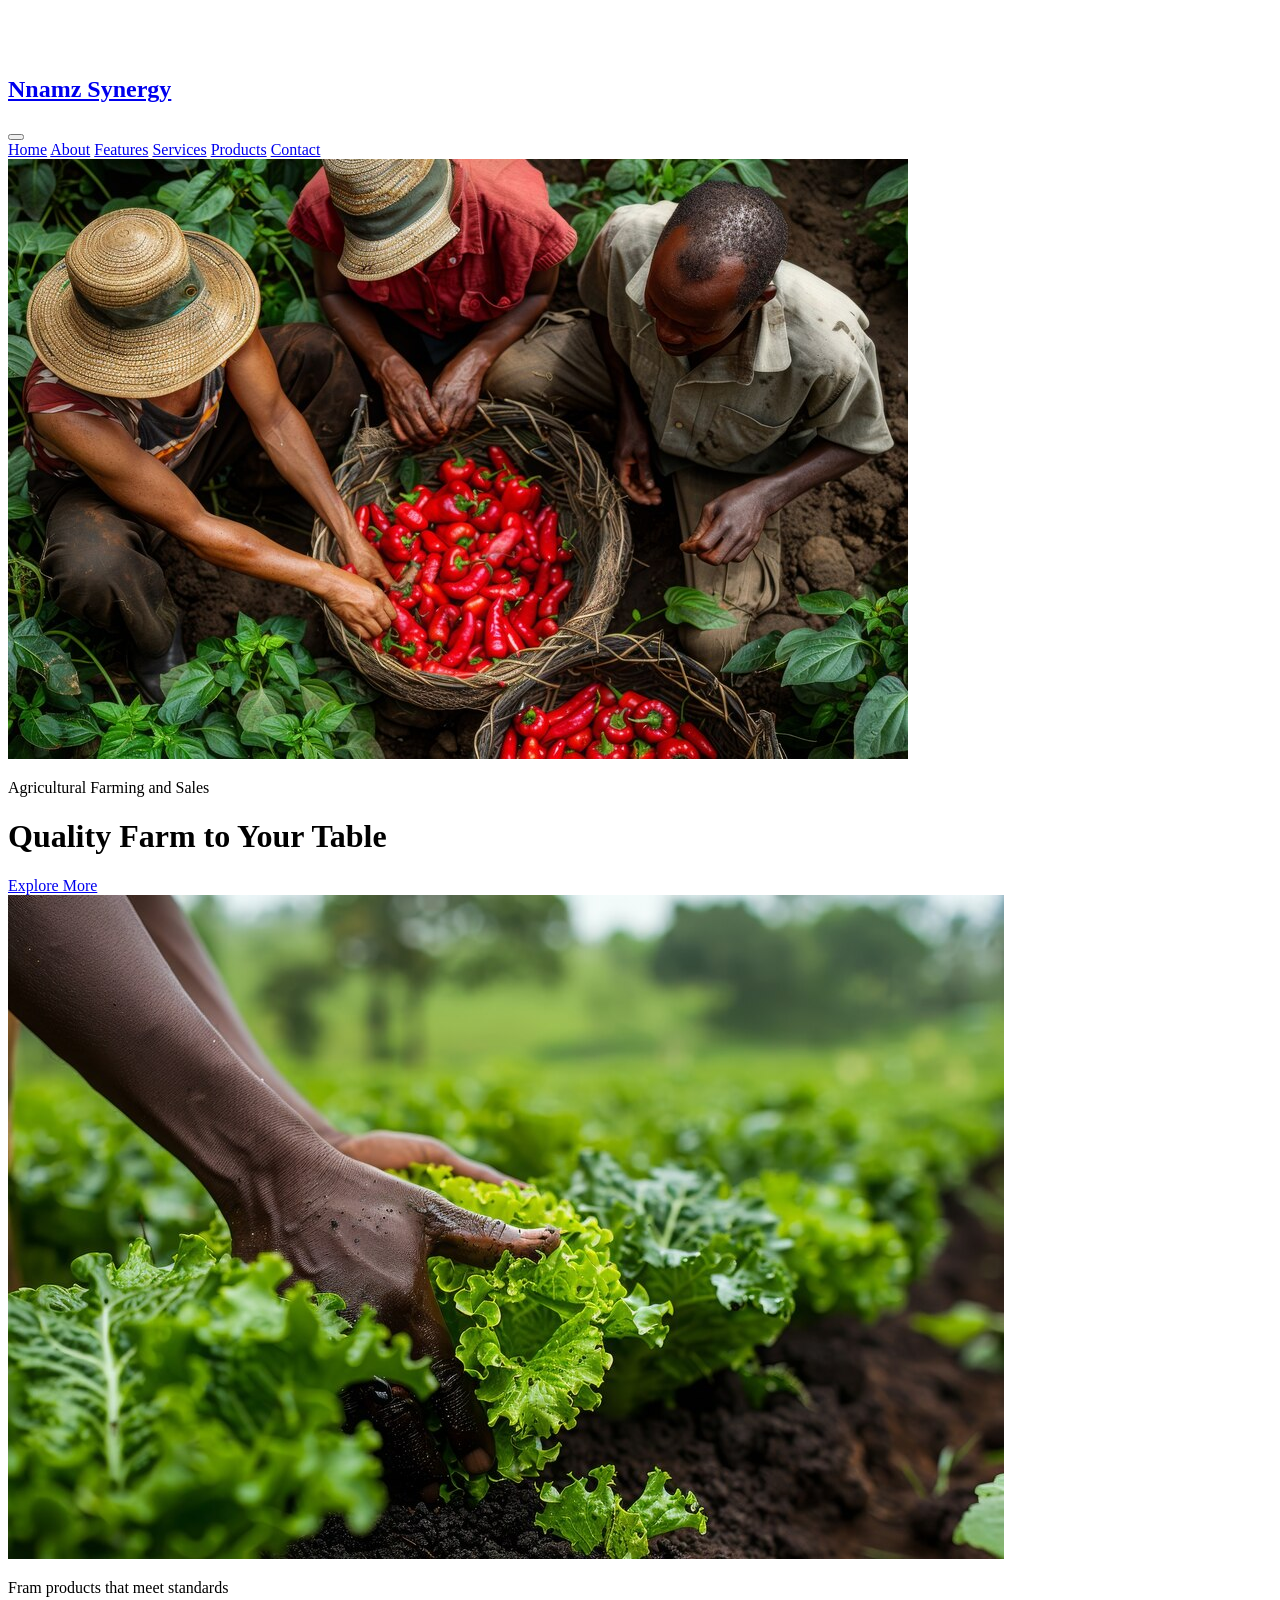
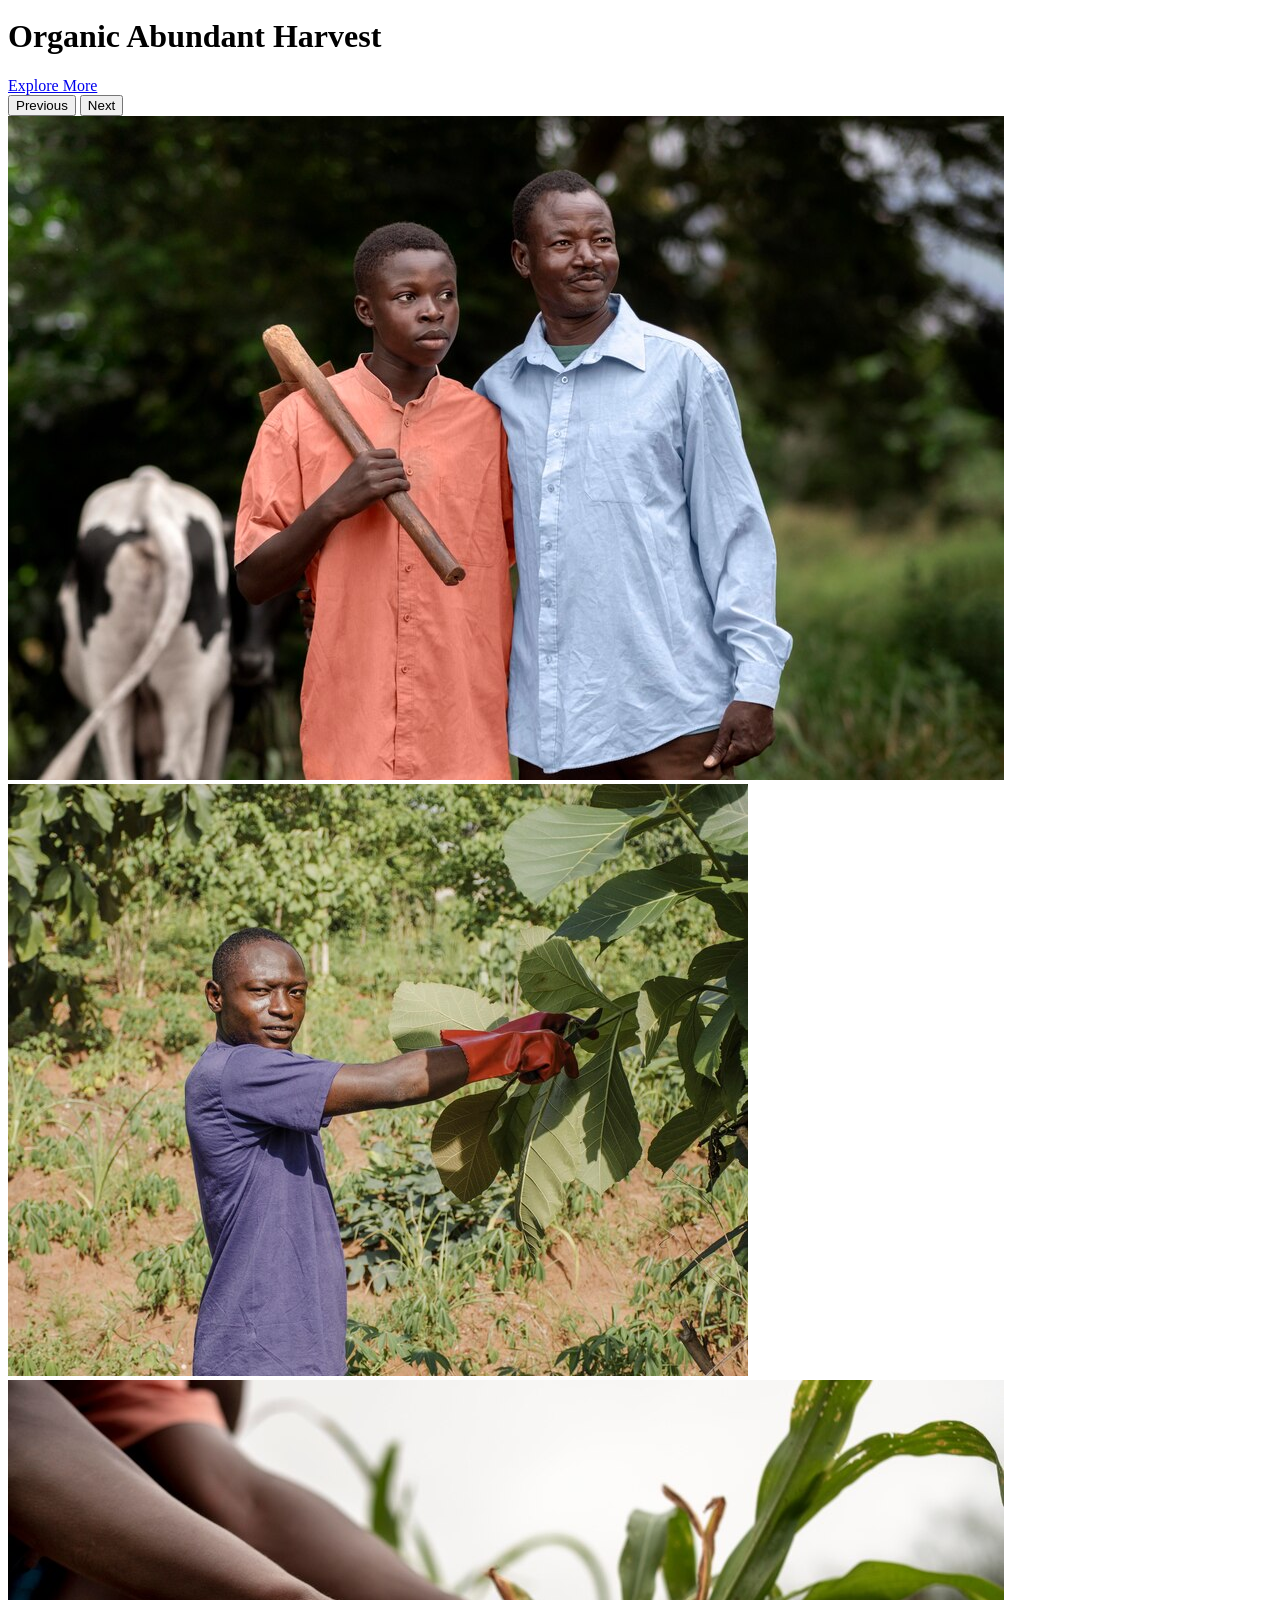
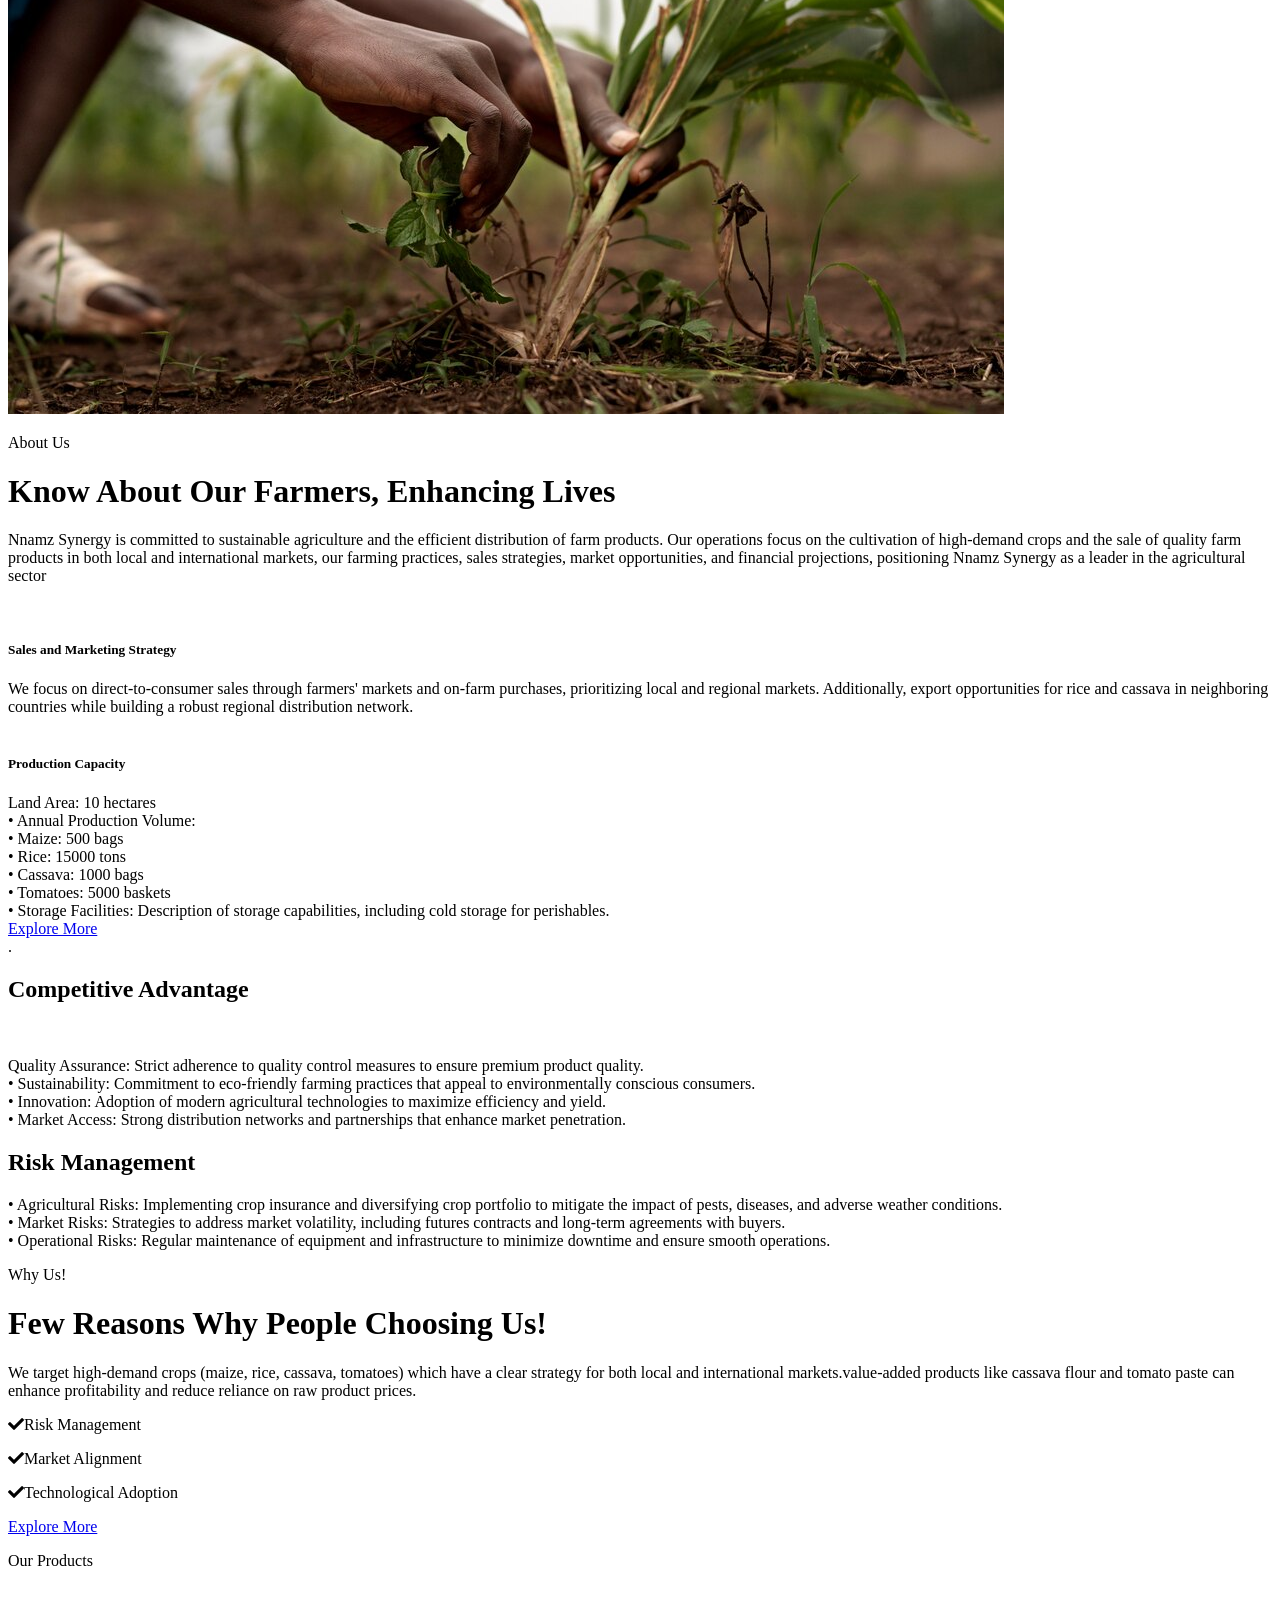
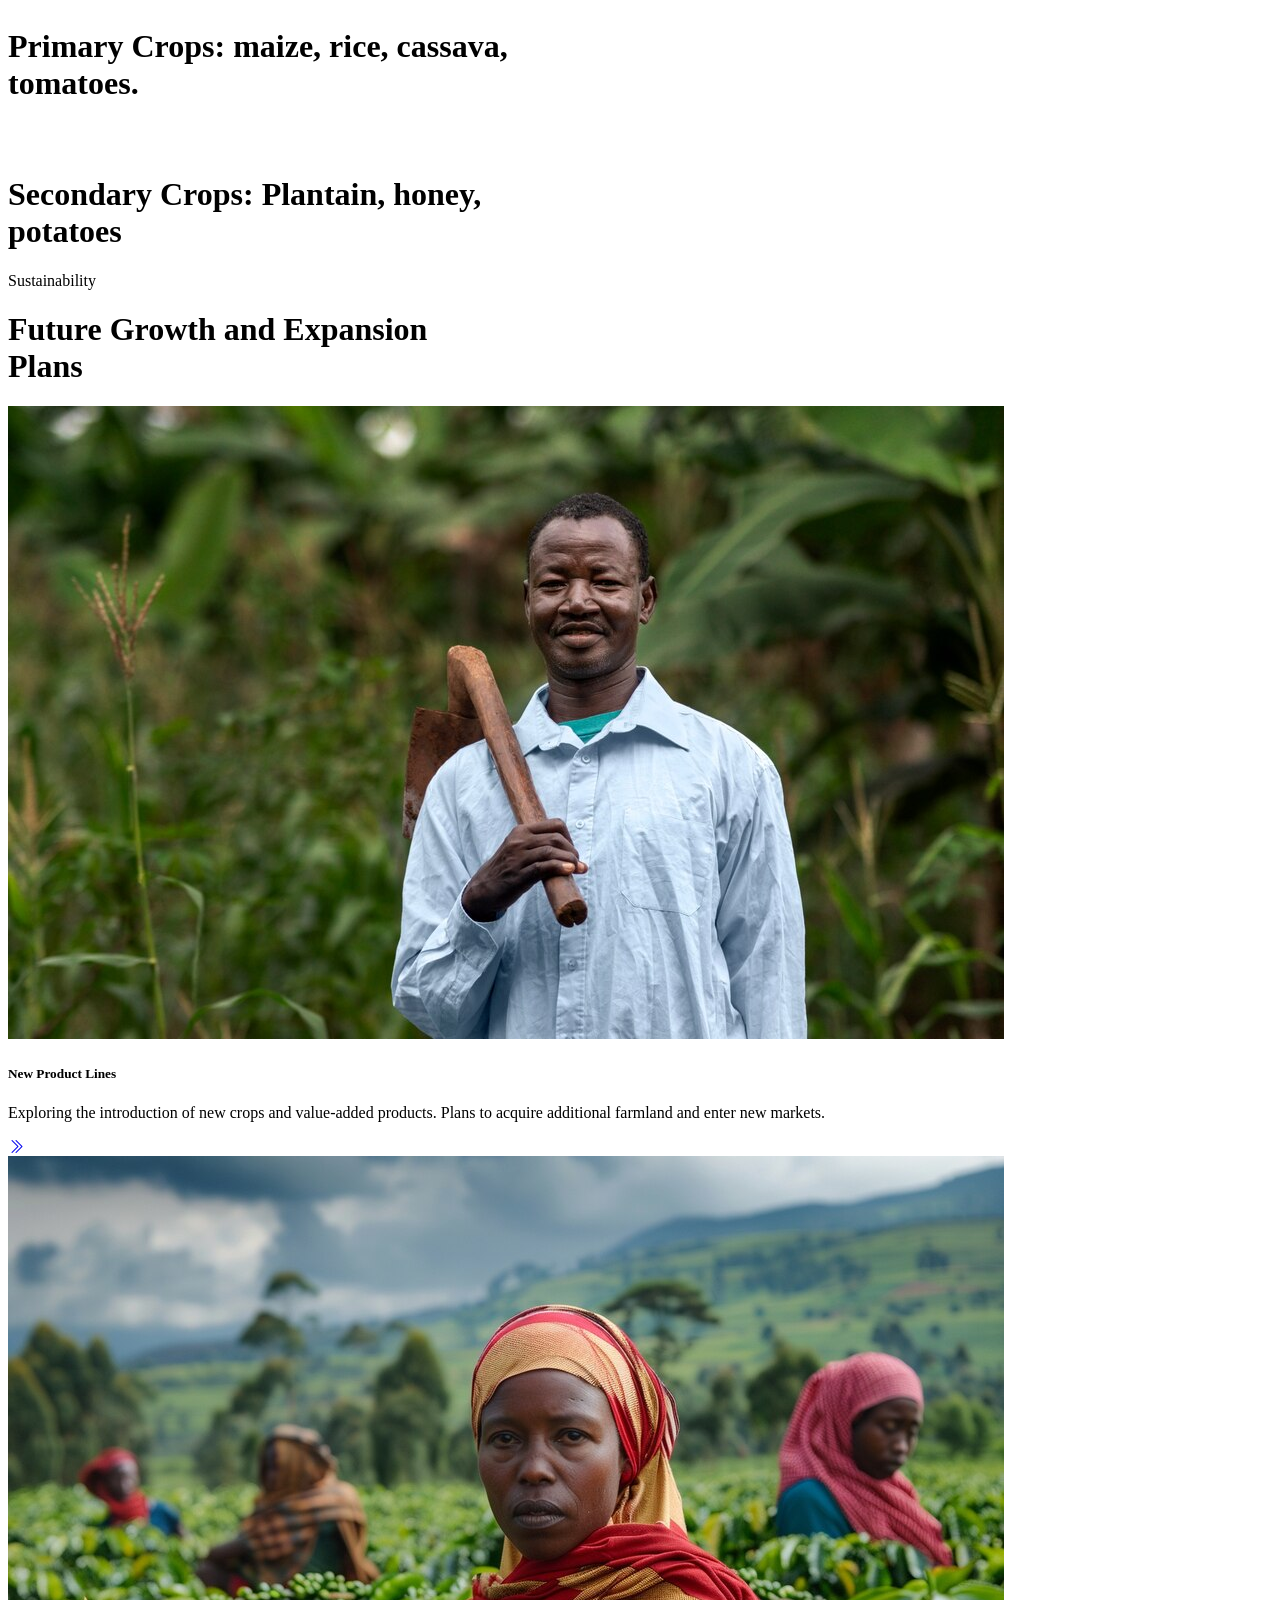
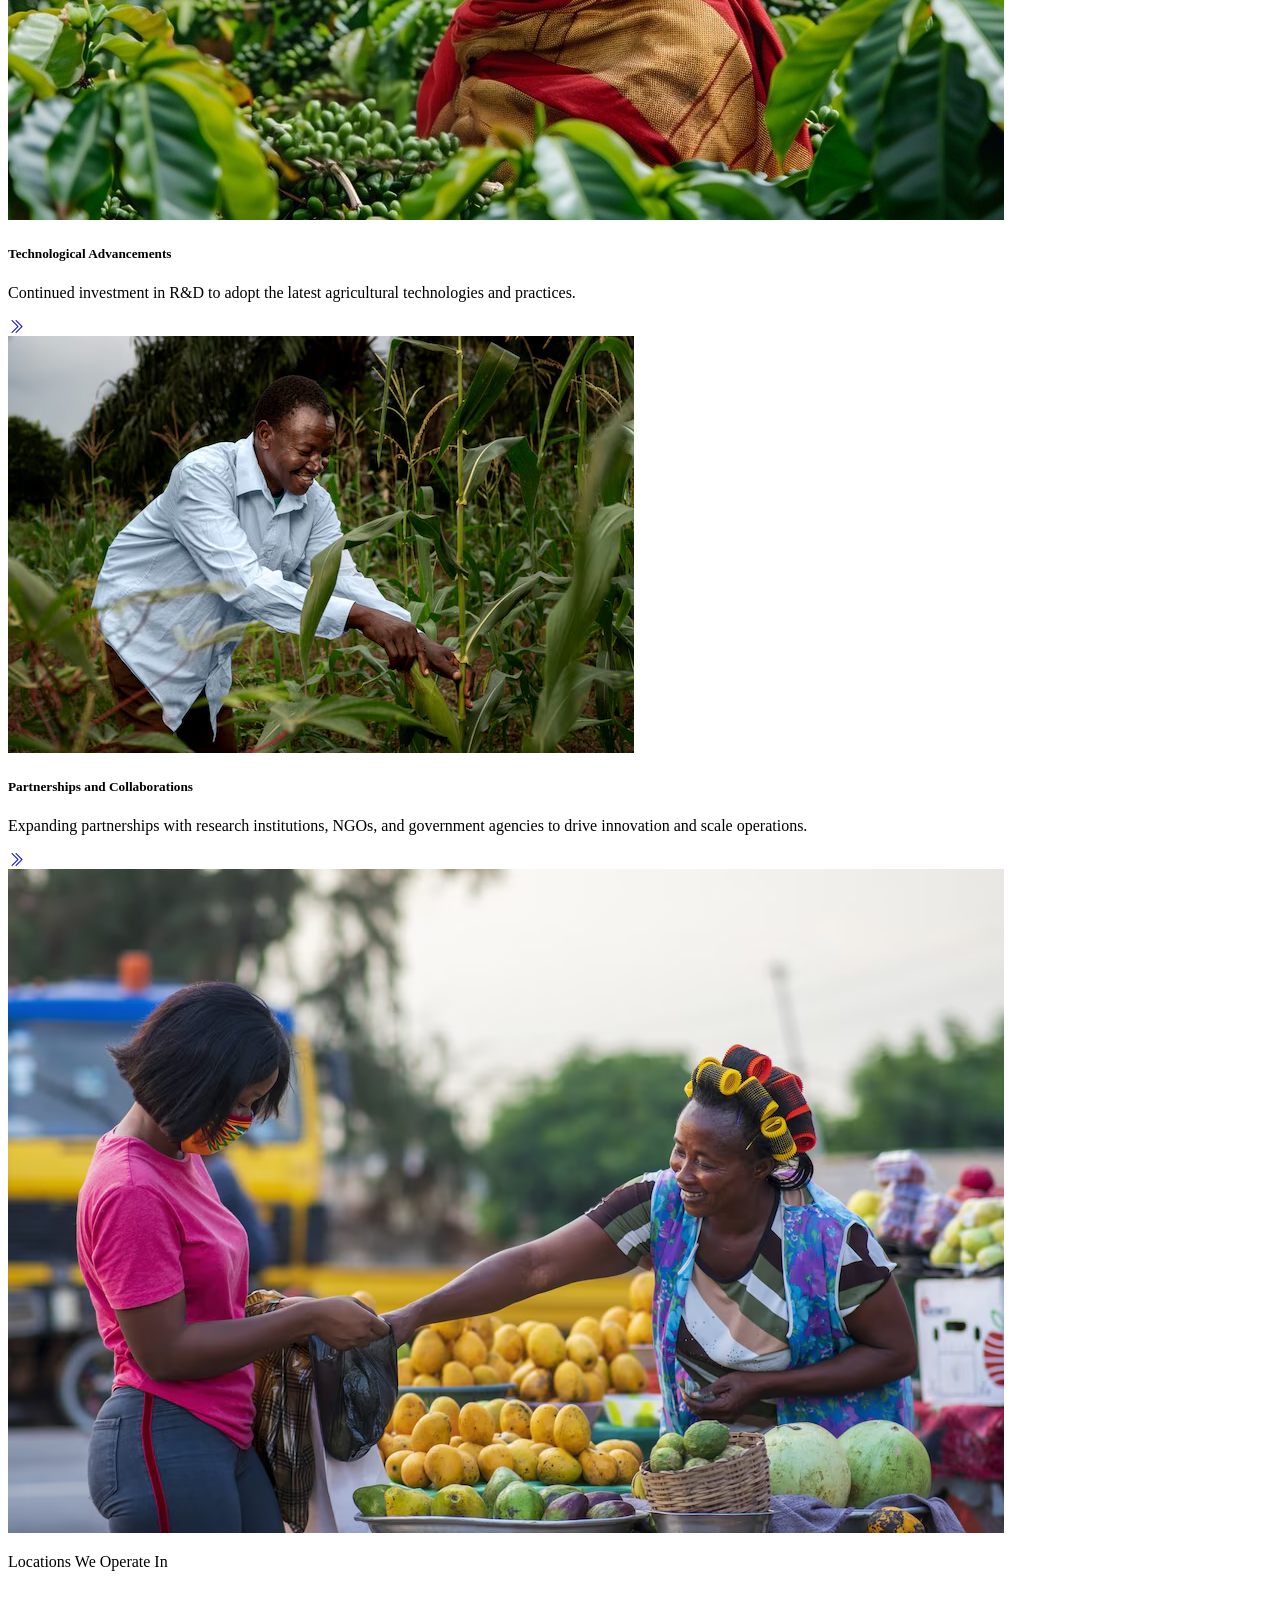
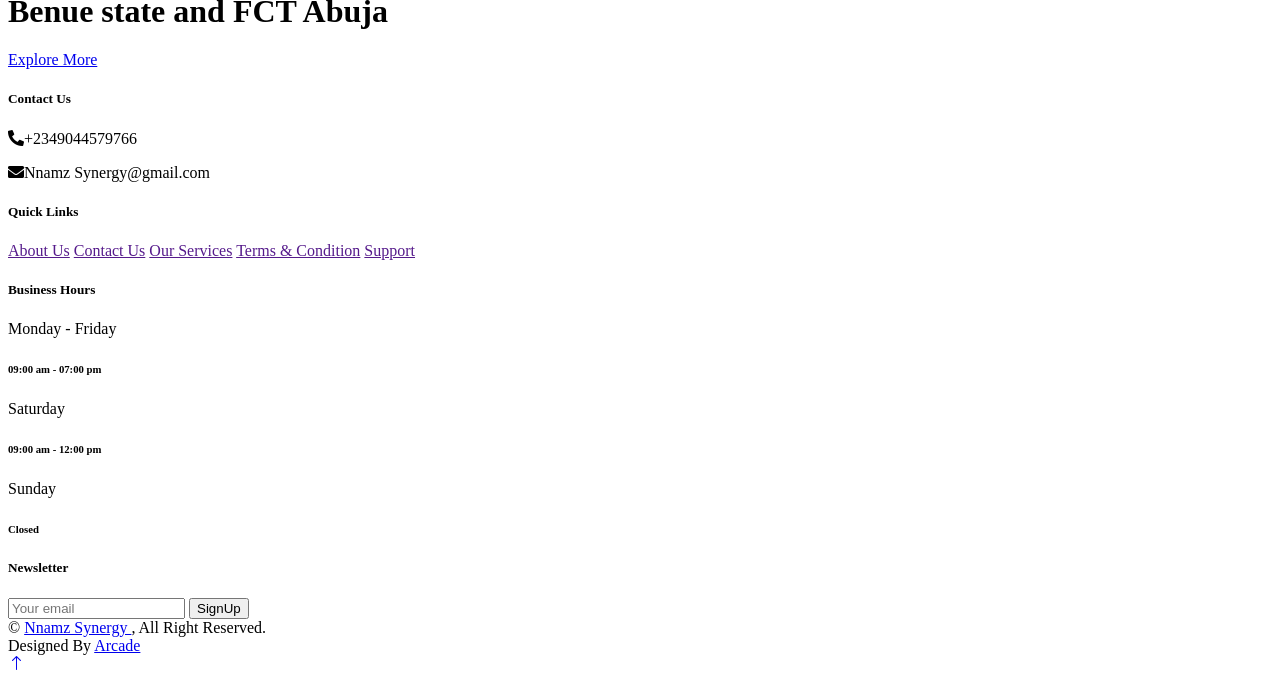
==== index.html @ 46061d3d "Add files via upload" ====
<!DOCTYPE html>
<html lang="en">

<head>
    <meta charset="utf-8">
    <title> Nnamz Synergy </title>
    <meta content="width=device-width, initial-scale=1.0" name="viewport">
    <meta content="sustainable agriculture Benue State
    best place to buy farm products in Benue State
organic maize farmers in Benue State
sustainable rice cultivation Benue State
cassava processing company Benue State
honey production Benue State
potato farming in Abuja
agricultural investment opportunities Benue State
    organic farming Benue State
    high-quality farm products Benue State
    maize, rice, cassava, tomatoes Benue State
    plantain, honey, potatoes Benue State
    farm products distribution Benue State
    agricultural products Abuja
    Nnamz Synergy
    Benue State agriculture
    precision farming Benue State
    drip irrigation Benue State
    crop rotation Benue State
    integrated pest management Benue State
    climate-resilient agriculture Benue State
    farm produce Abuja
    agricultural company Benue State
    sustainable farming Nigeria
    Nnamz Synergy farm products " name="keywords">
    <meta content="Nnamz Synergy is committed to sustainable agriculture and the efficient distribution of farm 
    products. Our operations focus on the cultivation of high-demand crops and the sale of quality farm products
     in both local and international markets, our farming practices, sales strategies, 
     market opportunities, and 
    financial projections, positioning Nnamz Synergy as a leader in the agricultural sector." name="description">

    <!-- Favicon -->
    <link href="f7.jpg" rel="icon">

    <!-- Google Web Fonts -->
    <link rel="preconnect" href="https://fonts.googleapis.com">
    <link rel="preconnect" href="https://fonts.gstatic.com" crossorigin>
    <link href="https://fonts.googleapis.com/css2?family=Libre+Baskerville:wght@700&family=Open+Sans:wght@400;500;600&display=swap" rel="stylesheet">   

    <!-- Icon Font Stylesheet -->
    <link href="https://cdnjs.cloudflare.com/ajax/libs/font-awesome/5.10.0/css/all.min.css" rel="stylesheet">
    <link href="https://cdn.jsdelivr.net/npm/bootstrap-icons@1.4.1/font/bootstrap-icons.css" rel="stylesheet">

    <!-- Libraries Stylesheet -->
    <link href="lib/animate/animate.min.css" rel="stylesheet">
    <link href="lib/owlcarousel/assets/owl.carousel.min.css" rel="stylesheet">
    <link href="lib/lightbox/css/lightbox.min.css" rel="stylesheet">

    <!-- Customized Bootstrap Stylesheet -->
    <link href="css/bootstrap.min.css" rel="stylesheet">

    <!-- Template Stylesheet -->
    <link href="css/style.css" rel="stylesheet">
</head>

<body>
    <!-- Spinner Start -->
    <div id="spinner" class="show bg-white position-fixed translate-middle w-100 vh-100 top-50 start-50 d-flex align-items-center justify-content-center">
        <div class="spinner-border text-primary" role="status" style="width: 3rem; height: 3rem;"></div>
    </div>
    <!-- Spinner End -->




    <!-- Navbar Start -->
    <nav class="navbar navbar-expand-lg bg-white navbar-light sticky-top px-4 px-lg-5">
        <a href="index.html" class="navbar-brand d-flex align-items-center">
            <h1 class="m-0">Nnamz Synergy </h1>
        </a>
        <button type="button" class="navbar-toggler me-0" data-bs-toggle="collapse" data-bs-target="#navbarCollapse">
            <span class="navbar-toggler-icon"></span>
        </button>
        <div class="collapse navbar-collapse" id="navbarCollapse">
            <div class="navbar-nav ms-auto p-4 p-lg-0">
                <a href="index.html" class="nav-item nav-link active">Home</a>
                <a href="about.html" class="nav-item nav-link">About</a>
                <a href="feature.html" class="nav-item nav-link">Features</a>
                <a href="service.html" class="nav-item nav-link">Services</a>
                <a href="product.html" class="nav-item nav-link">Products</a>
               
                <a href="contact.html" class="nav-item nav-link">Contact</a>
            </div>
            <div class="border-start ps-4 d-none d-lg-block">
  
            </div>
        </div>
    </nav>
    <!-- Navbar End -->


    <!-- Carousel Start -->
    <div class="container-fluid px-0 mb-5">
        <div id="header-carousel" class="carousel slide" data-bs-ride="carousel">
            <div class="carousel-inner">
                <div class="carousel-item active">
                    <img class="w-100" src="a6.jpg" alt="Image">
                    <div class="carousel-caption">
                        <div class="container">
                            <div class="row justify-content-start">
                                <div class="col-lg-8 text-start">
                                    <p class="fs-4 text-white"  class="animate__animated animate__backInLeft"   >  Agricultural Farming and Sales</p>
                                    <h1 class="display-1 text-white mb-5 animated slideInRight">Quality  Farm to Your Table </h1>
                                    <a href="about.html" class="btn btn-secondary rounded-pill py-3 px-5 animated slideInRight">Explore More</a>
                                </div>
                            </div>
                        </div>
                    </div>
                </div>
                <div class="carousel-item">
                    <img class="w-100" src="s2.jpg" alt="Image">
                    <div class="carousel-caption">
                        <div class="container">
                            <div class="row justify-content-end">
                                <div class="col-lg-8 text-end">
                                    <p class="fs-4 text-white">Fram products that meet standards  </p>
                                    <h1 class="display-1 text-white mb-5 animated slideInRight"> Organic Abundant Harvest </h1>
                                    <a href="about.html" class="btn btn-secondary rounded-pill py-3 px-5 animated slideInLeft">Explore More</a>
                                </div>
                            </div>
                        </div>
                    </div>
                </div>
            </div>
            <button class="carousel-control-prev" type="button" data-bs-target="#header-carousel"
                data-bs-slide="prev">
                <span class="carousel-control-prev-icon" aria-hidden="true"></span>
                <span class="visually-hidden">Previous</span>
            </button>
            <button class="carousel-control-next" type="button" data-bs-target="#header-carousel"
                data-bs-slide="next">
                <span class="carousel-control-next-icon" aria-hidden="true"></span>
                <span class="visually-hidden">Next</span>
            </button>
        </div>
    </div>
    <!-- Carousel End -->


    <!-- About Start -->
    <div class="container-xxl py-5">
        <div class="container">
            <div class="row g-5 align-items-end">
                <div class="col-lg-6">
                    <div class="row g-2">
                        <div class="col-6 position-relative wow fadeIn" data-wow-delay="0.7s">
                            
                        </div>
                        <div class="col-6 wow fadeIn" data-wow-delay="0.1s">
                            <img class="img-fluid rounded" src="f5.jpg">
                        </div>
                        <div class="col-6 wow fadeIn" data-wow-delay="0.3s">
                            <img class="img-fluid rounded" src="a8.jpg">
                        </div>
                        <div class="col-6 wow fadeIn" data-wow-delay="0.5s">
                            <img class="img-fluid rounded" src="f3.jpg">
                        </div>
                    </div>
                </div>
                <div class="col-lg-6 wow fadeIn" data-wow-delay="0.5s">
                    <p class="section-title bg-white text-start text-primary pe-3">About Us</p>
                    <h1 class="mb-4">Know About Our Farmers, Enhancing Lives</h1>
                    <p class="mb-4">Nnamz Synergy is committed to sustainable agriculture and the efficient distribution of farm 
                        products. Our operations focus on the cultivation of high-demand crops and the sale of quality farm products
                         in both local and international markets, our farming practices, sales strategies, 
                         market opportunities, and 
                        financial projections, positioning Nnamz Synergy as a leader in the agricultural sector </p>
                    <div class="row g-5 pt-2 mb-5">
                        <div class="col-sm-6">
                            <img class="img-fluid mb-4" src="img/service.png" alt="">
                            <h5 class="mb-3"> Sales and Marketing Strategy</h5>
                            <span>We focus on direct-to-consumer sales through farmers' markets and on-farm purchases, prioritizing local and regional markets. Additionally, export opportunities for rice and cassava in
                                 neighboring countries while building a robust regional distribution network. </span>
                        </div>
                        <div class="col-sm-6">
                            <img class="img-fluid mb-4" src="img/product.png" alt="">
                            <h5 class="mb-3"> Production Capacity </h5>
                            <span>Land Area: 10 hectares <br> 
                                •	Annual Production Volume: <br> 
                                •	Maize: 500 bags<br> 
                                •	Rice: 15000 tons<br> 
                                •	Cassava: 1000 bags<br> 
                                •	Tomatoes: 5000 baskets<br> 
                                •	Storage Facilities: Description of storage capabilities, including cold storage for perishables.
                             </span>
                        </div>
                    </div>
                    <a class="btn btn-secondary rounded-pill py-3 px-5" href="about.html">Explore More</a>
                </div>
            </div>
        </div>
    </div>
    <!-- About End -->
 <!-- Banner Start -->
 <div class="container-fluid banner my-5 py-5" data-parallax="scroll" data-image-src="f4.jpg  ">
    <div class="container py-5">
        <div class="row g-5">
            <div class="col-lg-6 wow fadeIn" data-wow-delay="0.3s">
                <div class="row g-4 align-items-center">
                    <div class="col-sm-4">
                       
                    </div>.
                    <div class="col-sm-8">
                        <h2 class="text-white mb-3">Competitive Advantage </h2>
                           <br>
                           <p class="text-white mb-4"> Quality Assurance: Strict adherence to quality control measures to ensure premium product quality.
                           <br> •	Sustainability: Commitment to eco-friendly farming practices that appeal to environmentally conscious consumers.
                           <br> •	Innovation: Adoption of modern agricultural technologies to maximize efficiency and yield.
                           <br>  •	Market Access: Strong distribution networks and partnerships that enhance market penetration.  </p>
                      
                    </div>
                </div>
            </div>
            <div class="col-lg-6 wow fadeIn" data-wow-delay="0.5s">
                <div class="row g-4 align-items-center">
                    <div class="col-sm-4">
            
                    </div>
                    <div class="col-sm-8">
                        <h2 class="text-white mb-3">Risk Management
                        </h2>
                        <p class="text-white mb-4">
                            •	Agricultural Risks: Implementing crop insurance and diversifying crop portfolio to mitigate the impact of pests, diseases, and adverse weather conditions.
<br>•	Market Risks: Strategies to address market volatility, including futures contracts and long-term agreements with buyers.
<br> •	Operational Risks: Regular maintenance of equipment and infrastructure to minimize downtime and ensure smooth operations.
                        </p>
                      
                    </div>
                </div>
            </div>
        </div>
    </div>
</div>
<!-- Banner End -->


    <!-- Features Start -->
    <div class="container-xxl py-5">
        <div class="container">
            <div class="row g-5 align-items-center">
                <div class="col-lg-6 wow fadeInUp" data-wow-delay="0.1s">
                    <p class="section-title bg-white text-start text-primary pe-3">Why Us!</p>
                    <h1 class="mb-4">Few Reasons Why People Choosing Us!</h1>
                    <p class="mb-4"> We target high-demand crops (maize, rice, cassava, tomatoes) which have a  clear strategy for both local and international markets.value-added products like cassava flour and tomato paste can enhance profitability and reduce reliance on raw product prices. </p>
                    <p><i class="fa fa-check text-primary me-3"></i>Risk Management </p>
                    <p><i class="fa fa-check text-primary me-3"></i>Market Alignment </p>
                    <p><i class="fa fa-check text-primary me-3"></i>Technological Adoption </p>
                    <a class="btn btn-secondary rounded-pill py-3 px-5 mt-3" href="about.html">Explore More</a>
                </div>
               
    <!-- Features End -->
<!-- Product Start -->
<div class="container-xxl py-5">
    <div class="container">
        <div class="text-center mx-auto wow fadeInUp" data-wow-delay="0.1s" style="max-width: 500px;">
            <p class="section-title bg-white text-center text-primary px-3">Our Products</p>
            <h1 class="mb-5">
               <br>  Primary Crops: maize, rice, cassava, tomatoes.
                <br> <br><BR> 	Secondary Crops: Plantain, honey, potatoes 


            </h1>
        </div>
        
                </div>
            </div>
        </div>
    </div>
</div>
<!-- Product End -->

   

    <!-- Service Start -->
    <div class="container-xxl py-5">
        <div class="container">
            <div class="text-center mx-auto pb-4 wow fadeInUp" data-wow-delay="0.1s" style="max-width: 500px;">
                <p class="section-title bg-white text-center text-primary px-3">Sustainability</p>
                <h1 class="mb-5">Future Growth and Expansion Plans  </h1>
            </div>
            <div class="row gy-5 gx-4">
                <div class="col-lg-4 col-md-6 pt-5 wow fadeInUp" data-wow-delay="0.1s">
                    <div class="service-item d-flex h-100">
                        <div class="service-img">
                            <img class="img-fluid" src="f6.jpg" alt="">
                        </div>
                        <div class="service-text p-5 pt-0">
                            <div class="service-icon">
                               
                            </div>
                            <h5 class="mb-3">New Product Lines </h4>
                            <p class="mb-4"> Exploring the introduction of new crops and value-added products. Plans to acquire additional farmland and enter new markets. </p>
                            <a class="btn btn-square rounded-circle" href="about.html"><i class="bi bi-chevron-double-right"></i></a>
                        </div>
                    </div>
                </div>
                <div class="col-lg-4 col-md-6 pt-5 wow fadeInUp" data-wow-delay="0.3s">
                    <div class="service-item d-flex h-100">
                        <div class="service-img">
                            <img class="img-fluid" src="f7.jpg" alt="">
                        </div>
                        <div class="service-text p-5 pt-0">
                            <div class="service-icon">
                               
                            </div>
                            <h5 class="mb-3">Technological Advancements </h5>
                            <p class="mb-4">Continued investment in R&D to adopt the latest agricultural technologies and practices.   </p>
                            <a class="btn btn-square rounded-circle" href="about.html"><i class="bi bi-chevron-double-right"></i></a>
                        </div>
                    </div>
                </div>
                <div class="col-lg-4 col-md-6 pt-5 wow fadeInUp" data-wow-delay="0.5s">
                    <div class="service-item d-flex h-100">
                        <div class="service-img">
                            <img class="img-fluid" src="s1.avif" alt="">
                        </div>
                        <div class="service-text p-5 pt-0">
                            <div class="service-icon">
                                
                            </div>
                            <h5 class="mb-3">Partnerships and Collaborations  </h5>
                            <p class="mb-4"> Expanding partnerships with research institutions, NGOs, and government agencies to drive innovation and scale operations.   </p>
                            <a class="btn btn-square rounded-circle" href="about.html"><i class="bi bi-chevron-double-right"></i></a>
                        </div>
                    </div>
                </div>
            </div>
        </div>
    </div>
    <!-- Service End -->


    <!-- Carousel Start -->
    <div class="container-fluid px-0 mb-5">
        <div id="header-carousel" class="carousel slide" data-bs-ride="carousel">
            <div class="carousel-inner">
                <div class="carousel-item active">
                    <img class="w-100" src="f9.avif" alt="Image">
                    <div class="carousel-caption">
                        <div class="container">
                            <div class="row justify-content-start">
                                <div class="col-lg-8 text-start">
                                    <p class="fs-4 text-white">  Locations We Operate In </p>
                                    <h1 class="display-1 text-white mb-5 animated slideInRight">Benue state and FCT Abuja </h1>
                                    <a href="about.html" class="btn btn-secondary rounded-pill py-3 px-5 animated slideInRight">Explore More</a>
                                </div>
                            </div>
                        </div>
                    </div>
                </div>
                
                            </div>
                        </div>
                    </div>
                </div>
            </div>
           
        </div>
    </div>
    <!-- Carousel End -->


   
    




    <!-- Footer Start -->
    <div class="container-fluid bg-dark footer mt-5 py-5 wow fadeIn" data-wow-delay="0.1s">
        <div class="container py-5">
            <div class="row g-5">
                <div class="col-lg-3 col-md-6">
                    <h5 class="text-white mb-4">Contact Us </h5>
                  
                    <p class="mb-2"><i class="fa fa-phone-alt me-3"></i>+2349044579766</p>
                    <p class="mb-2"><i class="fa fa-envelope me-3"></i>Nnamz Synergy@gmail.com</p>
                    <div class="d-flex pt-3">
                       
                    </div>
                </div>
                <div class="col-lg-3 col-md-6">
                    <h5 class="text-white mb-4">Quick Links</h5>
                    <a class="btn btn-link" href="">About Us</a>
                    <a class="btn btn-link" href="">Contact Us</a>
                    <a class="btn btn-link" href="">Our Services</a>
                    <a class="btn btn-link" href="">Terms & Condition</a>
                    <a class="btn btn-link" href="">Support</a>
                </div>
                <div class="col-lg-3 col-md-6">
                    <h5 class="text-white mb-4">Business Hours</h5>
                    <p class="mb-1">Monday - Friday</p>
                    <h6 class="text-light">09:00 am - 07:00 pm</h6>
                    <p class="mb-1">Saturday</p>
                    <h6 class="text-light">09:00 am - 12:00 pm</h6>
                    <p class="mb-1">Sunday</p>
                    <h6 class="text-light">Closed</h6>
                </div>
                <div class="col-lg-3 col-md-6">
                    <h5 class="text-white mb-4">Newsletter</h5>

                    <div class="position-relative w-100">
                        <input class="form-control bg-transparent w-100 py-3 ps-4 pe-5" type="text" placeholder="Your email">
                        <button type="button" class="btn btn-secondary py-2 position-absolute top-0 end-0 mt-2 me-2">SignUp</button>
                    </div>
                </div>
            </div>
        </div>
    </div>
    <!-- Footer End -->


    <!-- Copyright Start -->
    <div class="container-fluid bg-secondary text-body copyright py-4">
        <div class="container">
            <div class="row">
                <div class="col-md-6 text-center text-md-start mb-3 mb-md-0">
                    &copy; <a class="fw-semi-bold" href="#">Nnamz Synergy </a>, All Right Reserved.
                </div>
                <div class="col-md-6 text-center text-md-end">
                    <!--/*** This template is free as long as you keep the footer author’s credit link/attribution link/backlink. If you'd like to use the template without the footer author’s credit link/attribution link/backlink, you can purchase the Credit Removal License from "https://htmlcodex.com/credit-removal". Thank you for your support. ***/-->
                    Designed By <a class="fw-semi-bold" href="https://arcade.name.ng/">Arcade </a>
                </div>
            </div>
        </div>
    </div>
    <!-- Copyright End -->


    <!-- Back to Top -->
    <a href="#" class="btn btn-lg btn-primary btn-lg-square rounded-circle back-to-top"><i class="bi bi-arrow-up"></i></a>


    <!-- JavaScript Libraries -->
    <script src="https://code.jquery.com/jquery-3.4.1.min.js"></script>
    <script src="https://cdn.jsdelivr.net/npm/bootstrap@5.0.0/dist/js/bootstrap.bundle.min.js"></script>
    <script src="lib/wow/wow.min.js"></script>
    <script src="lib/easing/easing.min.js"></script>
    <script src="lib/waypoints/waypoints.min.js"></script>
    <script src="lib/owlcarousel/owl.carousel.min.js"></script>
    <script src="lib/counterup/counterup.min.js"></script>
    <script src="lib/parallax/parallax.min.js"></script>
    <script src="lib/lightbox/js/lightbox.min.js"></script>

    <!-- Template Javascript -->
    <script src="js/main.js"></script>
</body>

</html>
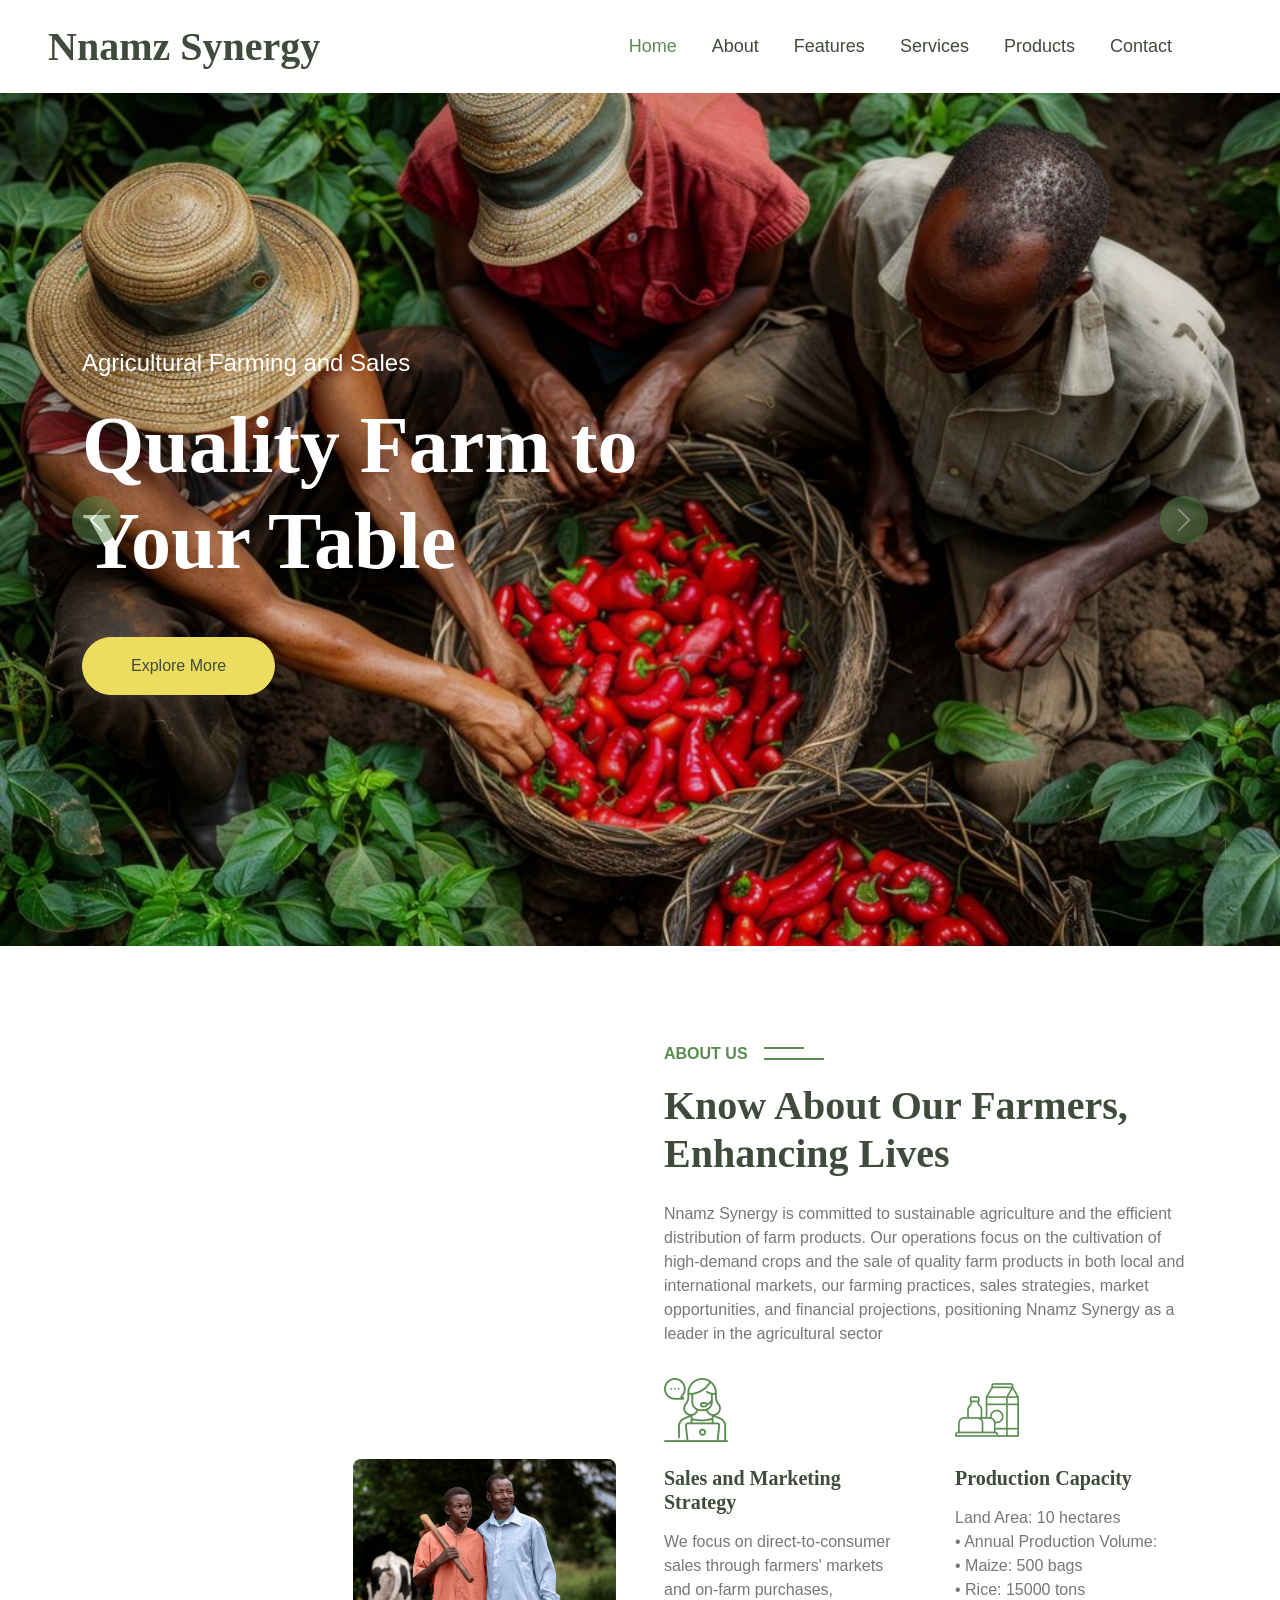
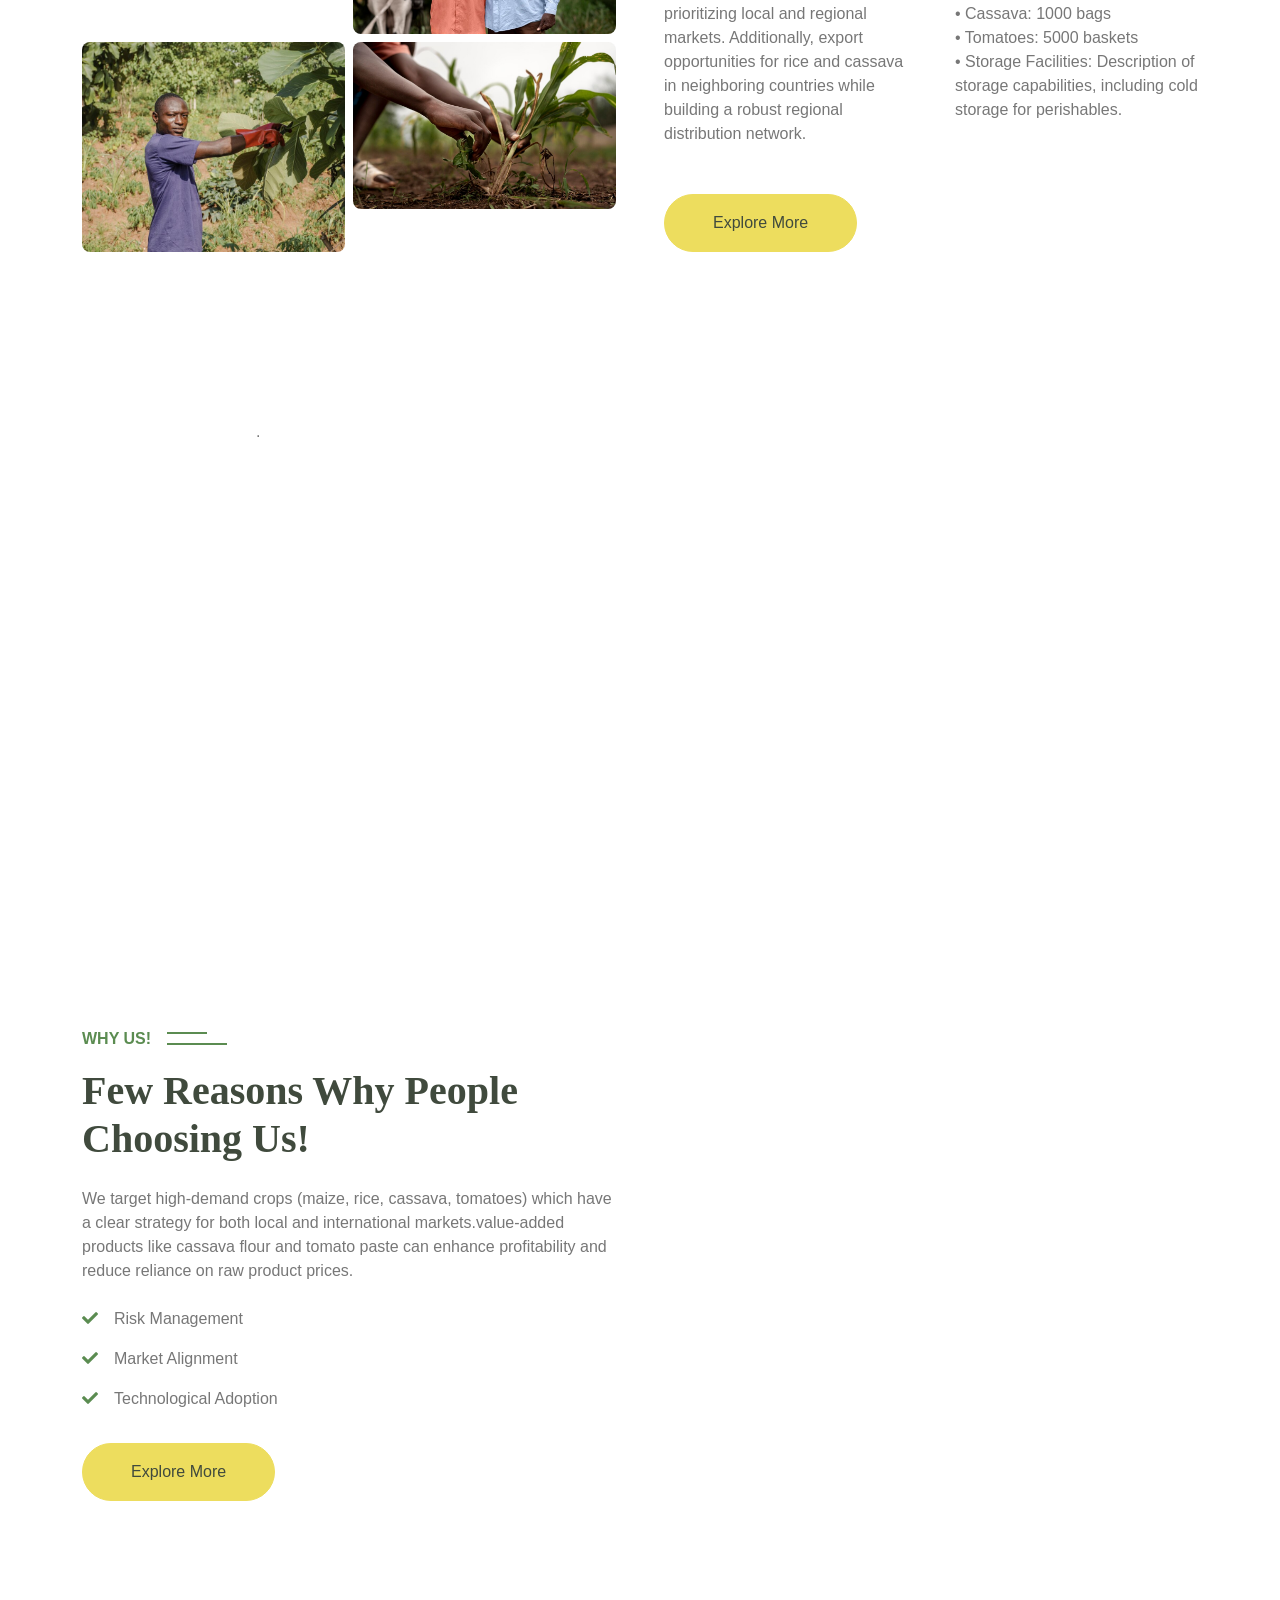
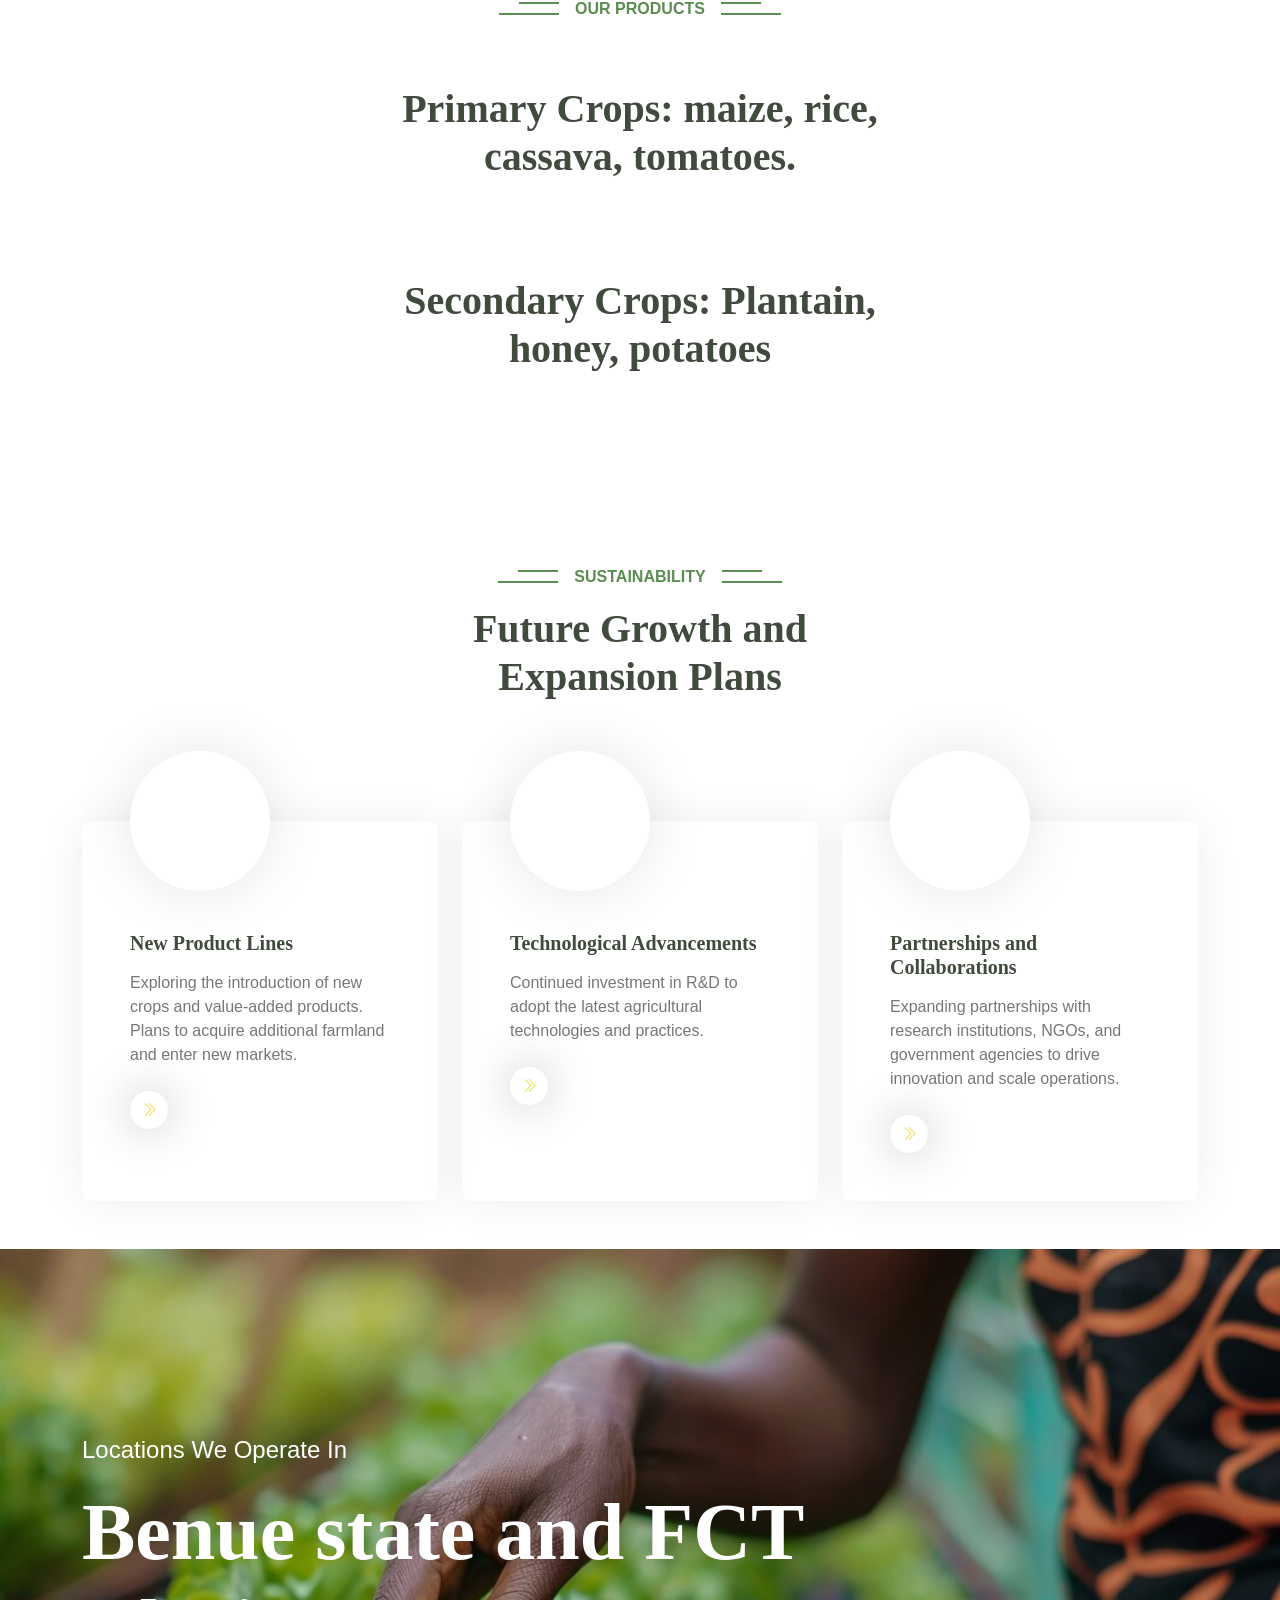
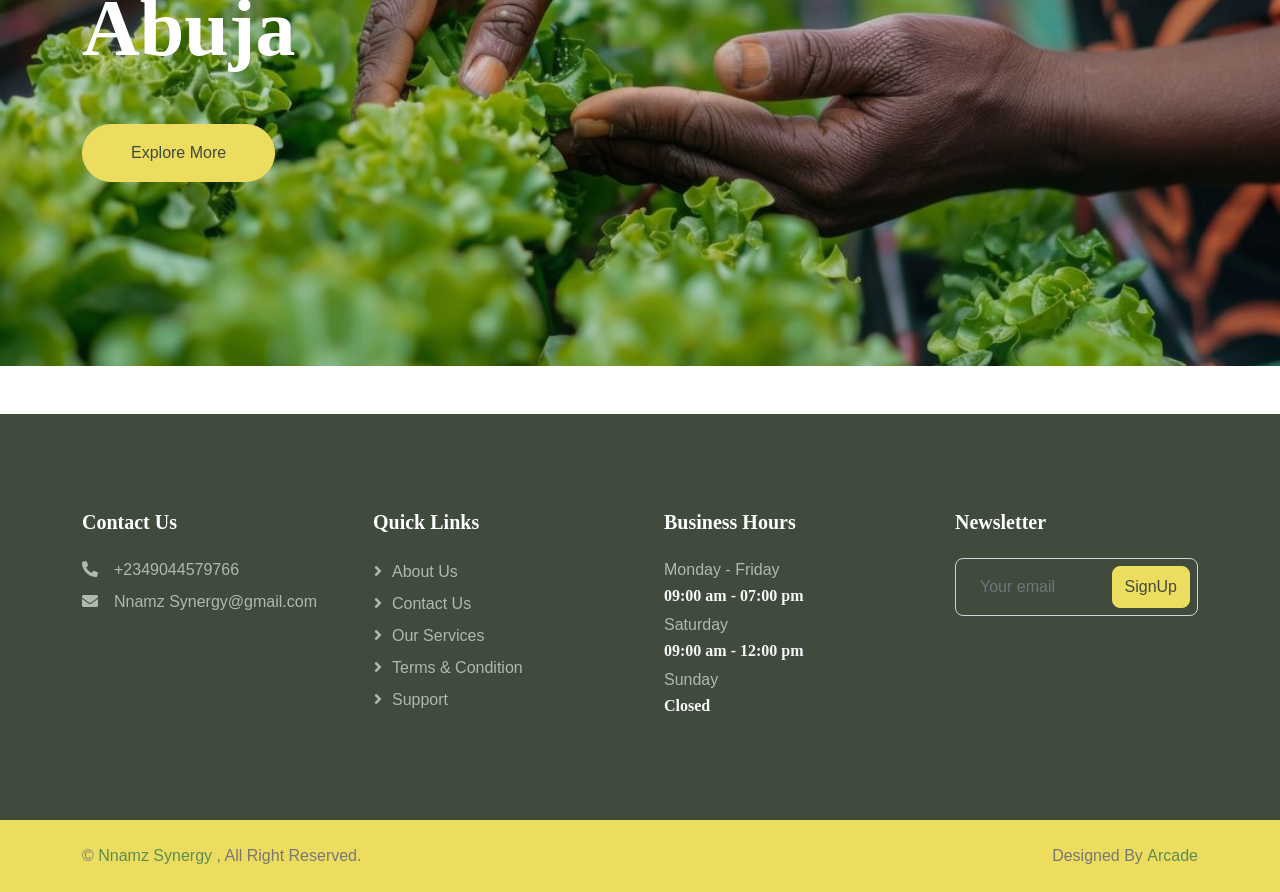
==== commit 9e6b2463: "Update index.html" ====
--- a/index.html
+++ b/index.html
@@ -320,7 +320,7 @@
                 <div class="col-lg-4 col-md-6 pt-5 wow fadeInUp" data-wow-delay="0.5s">
                     <div class="service-item d-flex h-100">
                         <div class="service-img">
-                            <img class="img-fluid" src="s1.avif" alt="">
+                            <img class="img-fluid" src="f4.jpg" alt="">
                         </div>
                         <div class="service-text p-5 pt-0">
                             <div class="service-icon">
@@ -343,7 +343,7 @@
         <div id="header-carousel" class="carousel slide" data-bs-ride="carousel">
             <div class="carousel-inner">
                 <div class="carousel-item active">
-                    <img class="w-100" src="f9.avif" alt="Image">
+                    <img class="w-100" src="a5.jpg" alt="Image">
                     <div class="carousel-caption">
                         <div class="container">
                             <div class="row justify-content-start">
@@ -454,4 +454,4 @@
     <script src="js/main.js"></script>
 </body>
 
-</html>+</html>
--- a/css/style.css
+++ b/css/style.css
@@ -0,0 +1,503 @@
+/********** Template CSS **********/
+:root {
+    --primary: #5B8C51;
+    --secondary: #EDDD5E;
+    --light: #F7F7F7;
+    --dark: #404A3D;
+}
+
+.back-to-top {
+    position: fixed;
+    display: none;
+    right: 30px;
+    bottom: 30px;
+    z-index: 99;
+}
+
+.fw-bold {
+    font-weight: 700 !important;
+}
+
+.fw-medium {
+    font-weight: 600 !important;
+}
+
+.fw-semi-bold {
+    font-weight: 500 !important;
+}
+
+
+/*** Spinner ***/
+#spinner {
+    opacity: 0;
+    visibility: hidden;
+    transition: opacity .5s ease-out, visibility 0s linear .5s;
+    z-index: 99999;
+}
+
+#spinner.show {
+    transition: opacity .5s ease-out, visibility 0s linear 0s;
+    visibility: visible;
+    opacity: 1;
+}
+
+
+/*** Button ***/
+.btn {
+    transition: .5s;
+    font-weight: 500;
+}
+
+.btn-primary,
+.btn-outline-primary:hover {
+    color: var(--light);
+}
+
+.btn-secondary,
+.btn-outline-secondary:hover {
+    color: var(--dark);
+}
+
+.btn-square {
+    width: 38px;
+    height: 38px;
+}
+
+.btn-sm-square {
+    width: 32px;
+    height: 32px;
+}
+
+.btn-lg-square {
+    width: 48px;
+    height: 48px;
+}
+
+.btn-square,
+.btn-sm-square,
+.btn-lg-square {
+    padding: 0;
+    display: flex;
+    align-items: center;
+    justify-content: center;
+    font-weight: normal;
+}
+
+
+/*** Navbar ***/
+.navbar.sticky-top {
+    top: -100px;
+    transition: .5s;
+}
+
+.navbar .navbar-nav .nav-link {
+    margin-right: 35px;
+    padding: 25px 0;
+    color: var(--dark);
+    font-size: 18px;
+    font-weight: 500;
+    outline: none;
+}
+
+.navbar .navbar-nav .nav-link:hover,
+.navbar .navbar-nav .nav-link.active {
+    color: var(--primary);
+}
+
+.navbar .dropdown-toggle::after {
+    border: none;
+    content: "\f107";
+    font-family: "Font Awesome 5 Free";
+    font-weight: 900;
+    vertical-align: middle;
+    margin-left: 8px;
+}
+
+@media (max-width: 991.98px) {
+    .navbar .navbar-nav .nav-link  {
+        margin-right: 0;
+        padding: 10px 0;
+    }
+
+    .navbar .navbar-nav {
+        border-top: 1px solid #EEEEEE;
+    }
+}
+
+@media (min-width: 992px) {
+    .navbar .nav-item .dropdown-menu {
+        display: block;
+        border: none;
+        margin-top: 0;
+        top: 150%;
+        opacity: 0;
+        visibility: hidden;
+        transition: .5s;
+    }
+
+    .navbar .nav-item:hover .dropdown-menu {
+        top: 100%;
+        visibility: visible;
+        transition: .5s;
+        opacity: 1;
+    }
+}
+
+
+/*** Header ***/
+.carousel-caption {
+    top: 0;
+    left: 0;
+    right: 0;
+    bottom: 0;
+    display: flex;
+    align-items: center;
+    background: rgba(0, 0, 0, .1);
+    z-index: 1;
+}
+
+.carousel-control-prev,
+.carousel-control-next {
+    width: 15%;
+}
+
+.carousel-control-prev-icon,
+.carousel-control-next-icon {
+    width: 3rem;
+    height: 3rem;
+    border-radius: 3rem;
+    background-color: var(--primary);
+    border: 10px solid var(--primary);
+}
+
+@media (max-width: 768px) {
+    #header-carousel .carousel-item {
+        position: relative;
+        min-height: 450px;
+    }
+    
+    #header-carousel .carousel-item img {
+        position: absolute;
+        width: 100%;
+        height: 100%;
+        object-fit: cover;
+    }
+}
+
+.page-header {
+    background: url(../a6.jpg) center center no-repeat;
+    background-size: cover;
+}
+
+.page-header .breadcrumb-item+.breadcrumb-item::before {
+    color: var(--light);
+}
+
+.page-header .breadcrumb-item,
+.page-header .breadcrumb-item a {
+    font-size: 18px;
+    color: var(--light);
+}
+
+
+/*** Section Title ***/
+.section-title {
+    position: relative;
+    display: inline-block;
+    text-transform: uppercase;
+    font-weight: 600;
+}
+
+.section-title::before {
+    position: absolute;
+    content: "";
+    width: calc(100% + 80px);
+    height: 2px;
+    top: 5px;
+    left: -40px;
+    background: var(--primary);
+    z-index: -1;
+}
+
+.section-title::after {
+    position: absolute;
+    content: "";
+    width: calc(100% + 120px);
+    height: 2px;
+    bottom: 6px;
+    left: -60px;
+    background: var(--primary);
+    z-index: -1;
+}
+
+.section-title.text-start::before {
+    width: calc(100% + 40px);
+    left: 0;
+}
+
+.section-title.text-start::after {
+    width: calc(100% + 60px);
+    left: 0;
+}
+
+
+/*** About ***/
+.about-experience {
+    position: absolute;
+    width: 100%;
+    height: 100%;
+    right: -45px;
+    bottom: -45px;
+    display: flex;
+    flex-direction: column;
+    align-items: center;
+    justify-content: center;
+}
+
+
+/*** Service ***/
+.service-item {
+    position: relative;
+    border-radius: 8px;
+    box-shadow: 0 0 45px rgba(0, 0, 0, .07);
+}
+
+.service-item .service-img {
+    position: absolute;
+    width: 100%;
+    height: 100%;
+    top: 0;
+    left: 0;
+    border-radius: 8px;
+    overflow: hidden;
+    z-index: -1;
+}
+
+.service-item .service-img img {
+    position: absolute;
+    width: 100%;
+    height: 100%;
+    left: 0;
+    object-fit: cover;
+    border-radius: 10px;
+}
+
+.service-item .service-img::before {
+    position: absolute;
+    content: "";
+    width: 100%;
+    height: 100%;
+    top: 0;
+    left: 0;
+    background: rgba(0, 0, 0, .5);
+    border-radius: 10px;
+    z-index: 1;
+}
+
+.service-item .service-img::after {
+    position: absolute;
+    content: "";
+    width: 100%;
+    height: 100%;
+    top: 0;
+    left: 0;
+    background: #FFFFFF;
+    transition: .5s ease-out;
+    z-index: 2;
+}
+
+.service-item:hover .service-img::after {
+    width: 0;
+    left: auto;
+    right: 0;
+}
+
+.service-item .service-text .service-icon {
+    width: 140px;
+    height: 140px;
+    padding: 15px;
+    margin-top: -70px;
+    margin-bottom: 40px;
+    background: #FFFFFF;
+    border-radius: 140px;
+    overflow: hidden;
+    box-shadow: 0 0 60px rgba(0, 0, 0, .1);
+}
+
+.service-item .service-text h5,
+.service-item .service-text p {
+    transition: .5s;
+}
+
+.service-item:hover .service-text h5,
+.service-item:hover .service-text p {
+    color: #FFFFFF;
+}
+
+.service-item .service-text .btn {
+    color: var(--secondary);
+    background: #FFFFFF;
+    box-shadow: 0 0 45px rgba(0, 0, 0, .25);
+}
+
+.service-item .service-text .btn:hover {
+    color: var(--dark);
+    background: var(--secondary);
+}
+
+
+/*** Product ***/
+.product-item {
+    position: relative;
+    border-radius: 8px;
+    overflow: hidden;
+    box-shadow: 0 0 45px rgba(0, 0, 0, .07);
+}
+
+.product-item .product-overlay {
+    position: absolute;
+    width: 100%;
+    height: 100%;
+    top: 0;
+    left: 0;
+    display: flex;
+    align-items: center;
+    justify-content: center;
+    background: rgba(0, 0, 0, .5);
+    opacity: 0;
+    padding-top: 60px;
+    transition: .5s;
+}
+
+.product-item:hover .product-overlay {
+    opacity: 1;
+    padding-top: 0;
+}
+
+
+/*** Team ***/
+.team-item {
+    position: relative;
+    text-align: center;
+    border-radius: 8px;
+    box-shadow: 0 0 45px rgba(0, 0, 0, .07);
+}
+
+.team-item .btn {
+    border-color: transparent;
+    box-shadow: 0 0 45px rgba(0, 0, 0, .2);
+}
+
+
+/*** Testimonial ***/
+.testimonial-img {
+    position: relative;
+    min-height: 400px;
+}
+
+.testimonial-img::after {
+    position: absolute;
+    content: "\f10d";
+    font-family: "Font Awesome 5 Free";
+    font-weight: 900;
+    font-size: 200px;
+    color: #EEEEEE;
+    top: 50%;
+    left: 50%;
+    transform: translate(-50%, -50%);
+    z-index: -1;
+}
+
+.testimonial-img img {
+    position: absolute;
+    width: 100px;
+    height: 100px;
+    border-radius: 100px;
+}
+
+.testimonial-img img:nth-child(1) {
+    top: 0;
+    left: 0;
+}
+
+.testimonial-img img:nth-child(2) {
+    top: 60%;
+    left: 20%;
+}
+
+.testimonial-img img:nth-child(3) {
+    top: 20%;
+    left: 60%;
+}
+
+.testimonial-img img:nth-child(4) {
+    bottom: 0;
+    right: 0;
+}
+
+.testimonial-img img .animated.pulse {
+    animation-duration: 2s;
+}
+
+.testimonial-carousel .owl-item img {
+    width: 100px;
+    height: 100px;
+    border-radius: 100px;
+}
+
+.testimonial-carousel .owl-nav {
+    margin-top: 30px;
+    display: flex;
+}
+
+.testimonial-carousel .owl-nav .owl-prev,
+.testimonial-carousel .owl-nav .owl-next {
+    margin-right: 15px;
+    width: 45px;
+    height: 45px;
+    display: flex;
+    align-items: center;
+    justify-content: center;
+    color: var(--secondary);
+    border-radius: 45px;
+    box-shadow: 0 0 45px rgba(0, 0, 0, .2);
+    font-size: 22px;
+    transition: .5s;
+}
+
+.testimonial-carousel .owl-nav .owl-prev:hover,
+.testimonial-carousel .owl-nav .owl-next:hover {
+    background: var(--secondary);
+    color: var(--dark);
+}
+
+
+/*** Footer ***/
+.footer {
+    color: #B0B9AE;
+}
+
+.footer .btn.btn-link {
+    display: block;
+    margin-bottom: 5px;
+    padding: 0;
+    text-align: left;
+    color: #B0B9AE;
+    font-weight: normal;
+    text-transform: capitalize;
+    transition: .3s;
+}
+
+.footer .btn.btn-link::before {
+    position: relative;
+    content: "\f105";
+    font-family: "Font Awesome 5 Free";
+    font-weight: 900;
+    margin-right: 10px;
+}
+
+.footer .btn.btn-link:hover {
+    color: var(--light);
+    letter-spacing: 1px;
+    box-shadow: none;
+}
